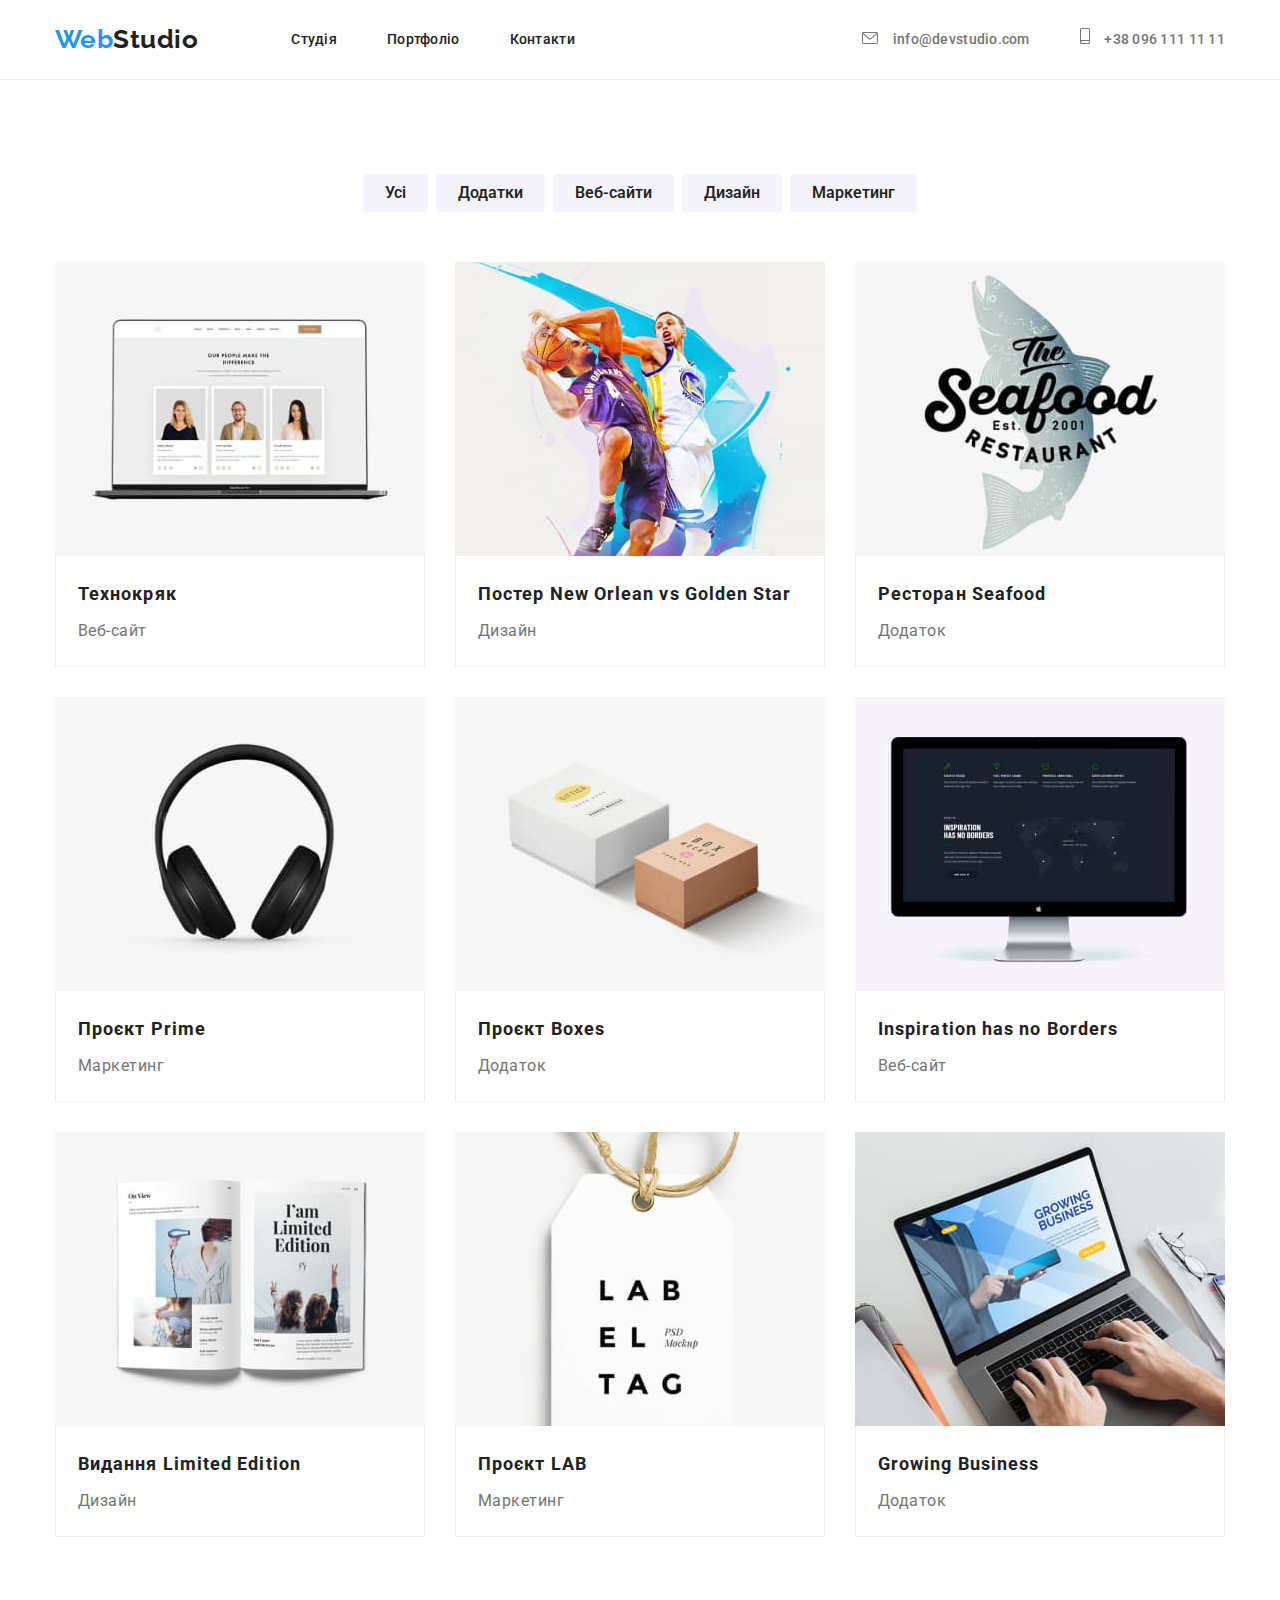
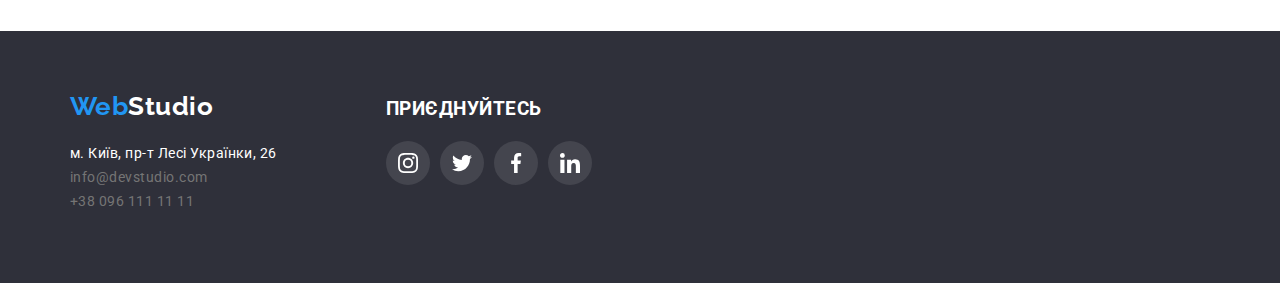
==== portfolio.html @ 675f95ec "add" ====
<!DOCTYPE html>
<html lang="uk">
  <head>
    <meta charset="UTF-8" />
    <meta http-equiv="X-UA-Compatible" content="IE=edge" />
    <meta name="viewport" content="width=device-width, initial-scale=1.0" />
    <title>WebStudio</title>
    <!--fonts-->
    <link rel="preconnect" href="https://fonts.googleapis.com" />
    <link rel="preconnect" href="https://fonts.gstatic.com" crossorigin />
    <link
      href="https://fonts.googleapis.com/css2?family=Raleway:wght@700&family=Roboto:wght@400;500;700;900&display=swap"
      rel="stylesheet"
    />
    <!--MODERN-NORMALIZE-->
    <link rel="stylesheet" href="./css/modern-normalize.css" />
    <!--Style-->
    <link rel="stylesheet" href="./css/styles.css" />
  </head>
  <body>
    <header class="headr">
      <div class="conteiner hdr-cont">
        <a href="./portfolio.html" class="title hdr-title"
          ><span lang="en"><span class="logo">Web</span>Studio</span></a
        >
        <nav class="hdr-nav">
          <ul class="hdr-list">
            <li class="item"><a href="./index.html" class="text_line hdr-nav-link">Студія</a></li>
            <li class="item"
              ><a href="./portfolio.html" class="text_line hdr-nav-link">Портфоліо</a></li
            >
            <li class="item"><a href="" class="text_line hdr-nav-link">Контакти</a></li>
          </ul>
        </nav>
        <ul class="listcont hdr-listcont">
          <li 
            >  <svg class="headr-icon" width="16" height="12">
              <use href="./images/icons.svg#envelope"></use></svg>
            <a href="mailto:info@devstudio.com" class="item_cont hdr-contcs"
              >info@devstudio.com</a
            ></li
          >
          <li
            ><svg class="headr-icon" width="10" height="16">
              <use href="./images/icons.svg#smartphone"></use></svg>
            <a href="tel:+380961111111" class="item_cont_tel hdr-contcs">+38 096 111 11 11</a></li
          >
        </ul>
      </div>
    </header>
    <main>
      <!--filters-->
      <section class="sections">
        <div class="conteiner">
          <h1 class="visually-hidden">Усі фільтри</h1>
          <ul class="cont-port-list">
            <li><button type="button" class="buttons">Усі</button></li>
            <li><button type="button" class="buttons">Додатки</button></li>
            <li><button type="button" class="buttons">Веб-сайти</button></li>
            <li><button type="button" class="buttons">Дизайн</button></li>
            <li><button type="button" class="buttons">Маркетинг</button></li>
          </ul>
          <!--projects-->

          <ul class="proj-list">
            <li class="proj-item">
              <img
                class="images"
                src="./images/imgs.jpg"
                alt="Зображення сайту на ноутбуці"
                width="370"
                height="294"
              />
              <div class="proj-img">
                <h2 class="project">Технокряк</h2>
                <p class="uppertitle">Веб-сайт</p></div
              >
            </li>
            <li class="proj-item">
              <img
                class="images"
                src="./images/img1.jpg"
                alt="Баскетболісти"
                width="370"
                height="294"
              /><div class="proj-img">
                <h2 class="project">Постер New Orlean vs Golden Star</h2>
                <p class="uppertitle">Дизайн</p></div
              >
            </li>
            <li class="proj-item">
              <img
                class="images"
                src="./images/img2.jpg"
                alt="Логотип ресторану"
                width="370"
                height="294"
              /><div class="proj-img">
                <h2 class="project">Ресторан Seafood</h2>
                <p class="uppertitle">Додаток</p></div
              >
            </li>
            <li class="proj-item">
              <img class="images" src="./images/img3.jpg" alt="Наушники" width="370" height="294" />
              <div class="proj-img">
                <h2 class="project">Проєкт Prime</h2>
                <p class="uppertitle">Маркетинг</p></div
              >
            </li>
            <li class="proj-item">
              <img class="images" src="./images/img4.jpg" alt="Коробки" width="370" height="294" />
              <div class="proj-img">
                <h2 class="project">Проєкт Boxes</h2>
                <p class="uppertitle">Додаток</p></div
              >
            </li>
            <li class="proj-item">
              <img
                class="images"
                src="./images/img5.jpg"
                alt="Веб-сайт на моніторі"
                width="370"
                height="294"
              /><div class="proj-img">
                <h2 class="project">Inspiration has no Borders</h2>
                <p class="uppertitle">Веб-сайт</p></div
              >
            </li>
            <li class="proj-item">
              <img
                class="images"
                src="./images/img6.jpg"
                alt="Розгорнута книга"
                width="370"
                height="294"
              /><div class="proj-img">
                <h2 class="project">Видання Limited Edition</h2>
                <p class="uppertitle">Дизайн</p></div
              >
            </li>
            <li class="proj-item">
              <img
                class="images"
                src="./images/img7.jpg"
                alt="Брелок з написом"
                width="370"
                height="294"
              /><div class="proj-img">
                <h2 class="project">Проєкт LAB</h2>
                <p class="uppertitle">Маркетинг</p></div
              >
            </li>
            <li class="proj-item">
              <img
                class="images"
                src="./images/img8.jpg"
                alt="Робота за ноутбуком"
                width="370"
                height="294"
              /><div class="proj-img">
                <h2 class="project">Growing Business</h2>
                <p class="uppertitle">Додаток</p></div
              >
            </li>
          </ul>
        </div>
      </section>
    </main>
    <footer class="foot">
      <div class="conteiner cont-foot">
      <div class="conteiner foot-cont">
        <a href="./portfolio.html" class="title-foot-port"
          ><span lang="en"><span class="logof">Web</span>Studio</span></a
        >
        <address class="foot-adress">
          <ul>
            <li class="item-foot"
              ><a
                class="link_foot"
                href="https://goo.gl/maps/Am5QFGTBEeLttjaw7"
                target="_blank"
                rel="noopener noreferrer nofollow"
                >м. Київ, пр-т Лесі Українки, 26</a
              ></li
            >
            <li class="item-foot"
              ><a class="list_cont" href="mailto:info@devstudio.com"
                ><span lang="en">info@devstudio.com</span></a
              ></li
            >
            <li><a class="list_cont" href="tel:+380961111111">+38 096 111 11 11</a></li>
          </ul>
        </address>
      </div>
      <div class="social">
        <h3 class="socials-title">Приєднуйтесь</h3>
        <ul class="socials-list">
          <li class="soc-item"><a class="soc-link-foot" href widht="44" height="44"><svg class="soc-icon" width="20" height="20">
            <use href="./images/icons.svg#instagram"></use>
          </svg></a></li>
          <li class="soc-item"><a class="soc-link-foot" href widht="44" height="44"><svg class="soc-icon" width="20" height="20">
            <use href="./images/icons.svg#twitter"></use>
          </svg></a></li>
          <li class="soc-item"><a class="soc-link-foot" href widht="44" height="44"><svg class="soc-icon" width="20" height="20">
            <use href="./images/icons.svg#facebook"></use>
          </svg></a></li>
          <li class="soc-item"><a class="soc-link-foot" href widht="44" height="44"><svg class="soc-icon" width="20" height="20">
            <use href="./images/icons.svg#linkedin"></use>
          </svg></a></li>
        </ul>
      </div>
    </div>
    </footer>
  </body>
</html>
---- css/styles.css ----
:root {
  /*Fonts */
  --main-font: Roboto Regular, Raleway, sans-serif;
  /* Text colors*/
  --txt-color: #212121;
  --seconds-text: #757575;

  /* Background-color*/
  --button-color: #2196f3;
  --backgfoot-color: #2f303a;
  --backgsection-color: #f5f5f5;
  --section-color: #f5f4fa;
  --header-color: #ffffff;
  /* Others*/
  --focus-color: #188ce8;
  --border-color: #ececec;
  --bords-colors: #eeeeee;
  --icon-color: #afb1b8;
}

body {
  font-family: 'Roboto', 'Raleway', sans-serif;
  background-color: var(--header-color);
  letter-spacing: 0.03em;
}
/* Reset*/
h1,
h2,
h3,
h4,
h5,
h6,
p,
ul {
  margin: 0;
  padding: 0;
}
img {
  display: block;
  max-width: 100%;
  height: auto;
}

li {
  list-style: none;
  margin: 0;
  padding: 0;
}
.sections {
  padding-top: 94px;
  padding-bottom: 94px;
}
.conteiner {
  width: 1200px;
  padding-left: 15px;
  padding-right: 15px;
  margin-left: auto;
  margin-right: auto;
}

/*   HEADER     */
.headr {
  background-color: var(--header-color);
  border-bottom: 1px solid var(--border-color);
}
.hdr-cont {
  display: flex;
  align-items: center;
}

.hdr-nav {
  margin-right: auto;
}
.hdr-list {
  display: flex;
  gap: 50px;
}
.hdr-listcont {
  display: flex;
  gap: 50px;
}

.hdr-nav-link,
.hdr-contcs {
  display: inline-block;
  padding-top: 32px;
  padding-bottom: 32px;
}
.title {
  margin-right: 93px;
  font-family: 'Raleway', sans-serif;
  font-style: normal;
  font-weight: 700;
  font-size: 26px;
  line-height: 1.2;
  text-decoration: none;
  color: var(--txt-color);
}
.logo {
  color: var(--button-color);
}

.text_line {
  text-decoration: none;
  color: var(--txt-color);
  font-weight: 500;
  font-size: 14px;
  line-height: 1.1;
  letter-spacing: 0.02em;
}
.text_line:hover,
.text_line:focus,
.text_line:active {
  color: var(--button-color);
  border-radius: 4px;
}

.item_cont {
  font-style: normal;
  font-weight: 500;
  font-size: 14px;
  line-height: 1.1;
  letter-spacing: 0.02em;
  color: var(--seconds-text);
  text-decoration: none;
}
.item_cont:hover,
.item_cont:focus {
  color: var(--button-color);
}
.item_cont_tel {
  font-style: normal;
  font-weight: 500;
  font-size: 14px;
  line-height: 1.1;
  letter-spacing: 0.02em;
  text-decoration: none;
  color: var(--seconds-text);
}
.item_cont_tel:hover,
.item_cont_tel:focus {
  color: var(--button-color);
}
.headr-icon {
  display: inline-flex;
  fill: var(--seconds-text);
  margin-right: 10px;
  justify-items: center;
  align-items: center;
  text-decoration: none;
  font-weight: 500;
  line-height: 1.14;
  letter-spacing: 0.02em;
}
.headr-icon:hover,
.headr-icon:focus {
  fill: var(--focus-color);
}
/*SECTION-1*/
.sect {
  background-color: var(--backgfoot-color);
  padding-top: 200px;
  padding-bottom: 200px;
  background: linear-gradient(rgba(47, 48, 58, 0.4), rgba(47, 48, 58, 0.4)),
    url(../images/img-backg.jpg);
}
.subject {
  height: 120px;
  width: 696px;
  margin: auto;
  margin-bottom: 20px;
  font-weight: 900;
  font-size: 44px;
  line-height: 1.4;
  color: var(--header-color);
  text-align: center;
  letter-spacing: 0.06em;
  text-transform: uppercase;
}
.btn {
  font-family: 'Roboto', sans-serif;
  font-weight: 700;
  font-size: 16px;
  line-height: 1.8;
  letter-spacing: 0.06em;
  width: 216px;
  height: 50px;
  display: block;
  margin: auto;
  background-color: var(--button-color);
  color: var(--header-color);
  border: var(--button-color);
  border-radius: 4px;
  cursor: pointer;
}
.btn:hover,
.btn:focus {
  box-shadow: 0px 4px 4px rgba(0, 0, 0, 0.15);
  background-color: var(--focus-color);
  border-radius: 4px;
}

/*detail*/

.det-list {
  display: flex;
  margin: 0;
  gap: 30px;
}
.visually-hidden {
  position: absolute;
  white-space: nowrap;
  width: 1px;
  height: 1px;
  overflow: hidden;
  border: 0;
  padding: 0;
  clip: rect(0 0 0 0);
  clip-path: inset(50%);
  margin: -1px;
}
.items-icon {
  display: flex;
  gap: 30px;
  margin-bottom: 30px;
  background-color: var(--section-color);
  justify-content: center;
}
.bg-icon {
  display: flex;
  align-content: center;
  justify-content: center;
  height: 120px;
  border: transparent;
  border-radius: 4px;
  background-color: var(--section-color);
  margin-bottom: 30px;
}

.subtitle {
  margin-bottom: 10px;
  font-weight: 700;
  font-size: 14px;
  line-height: 1.1;
  letter-spacing: 0.03em;
  text-transform: uppercase;
  color: var(--txt-color);
}
.text {
  font-size: 14px;
  line-height: 1.7;
  letter-spacing: 0.03em;
  color: var(--seconds-text);
}

/*we do*/
.sections_one {
  padding-bottom: 94px;
}
.list-img {
  display: flex;
  gap: 30px;
}
.heading {
  font-weight: 700;
  font-size: 36px;
  line-height: 1.2;
  text-align: center;
  margin-bottom: 50px;
  letter-spacing: 0.03em;
  color: var(--txt-color);
}

/*team*/
.sect_two {
  background-color: var(--section-color);
}
.heading_team {
  font-weight: 700;
  font-size: 36px;
  line-height: 1.2;
  text-align: center;
  margin-bottom: 50px;
  color: var(--txt-color);
}
.list-team {
  display: flex;
  gap: 30px;
}
.item-team {
  background-color: var(--header-color);
  box-shadow: 0px 1px 3px rgba(0, 0, 0, 0.12), 0px 1px 1px rgba(0, 0, 0, 0.14),
    0px 2px 1px rgba(0, 0, 0, 0.2);
  border-radius: 0px 0px 4px 4px;
}
.team-cont {
  padding: 30px;
}

.team-name {
  margin-bottom: 10px;
  font-weight: 500;
  font-size: 16px;
  line-height: 1.2;
  text-align: center;
  color: var(--txt-color);
  background-color: var(--header-color);
}
.team-position {
  font-size: 16px;
  line-height: 1.2;
  text-align: center;
  color: var(--seconds-text);
  background-color: var(--header-color);
}
.social-icon {
  display: flex;
  margin-top: 16px;
}
.social-link {
  display: flex;
  align-items: center;
  justify-content: center;
  width: 44px;
  height: 44px;
  border-radius: 50%;
  gap: 10px;
  fill: var(--icon-color);
}

.social-link:hover,
.social-link:focus {
  fill: var(--header-color);
  background-color: var(--focus-color);
}

/*Clients*/
.section-clients {
  justify-content: center;
}

.clients-title {
  font-weight: 700;
  font-size: 36px;
  line-height: calc(42 / 36);
  letter-spacing: 0.03em;
  color: var(--txt-color);
  text-align: center;
  padding: 0;
  margin: 0;
  margin-bottom: 50px;
}

.client-list {
  display: flex;
  gap: 30px;
  margin-left: auto;
  margin-right: auto;
  margin-bottom: 94px;
}

.clients-links {
  display: flex;
  align-items: center;
  justify-content: center;
  fill: var(--icon-color);
  width: 170px;
  height: 92px;
  border: 1px solid var(--icon-color);
  border-radius: 4px;
}

.clients-links:hover,
.clients-links:focus {
  fill: var(--focus-color);
  border: 1px solid var(--focus-color);
}

/*foot*/

.cont {
  display: flex;
}

footer {
  padding-top: 60px;
  padding-bottom: 60px;
}
.foot {
  background-color: var(--backgfoot-color);
}

.cont-foot {
  display: flex;
  align-items: baseline;
}

.foot-adress {
  margin-top: 20px;
  height: 81px;
  width: 231px;
}
.title-foot {
  font-family: 'Raleway';
  font-style: normal;
  font-weight: 700;
  font-size: 26px;

  line-height: 1.2;

  text-decoration: none;
  color: var(--header-color);
}
.logof {
  color: var(--button-color);
}

.link_foot {
  font-style: normal;
  font-size: 14px;
  line-height: 1.7;
  text-decoration: none;
  padding-top: 20px;
  color: var(--header-color);
}
.list_cont {
  font-style: normal;
  font-size: 14px;
  line-height: 1.7;
  text-decoration: none;
  color: var(--seconds-text);
}
.list_cont:hover,
.list_cont:focus {
  color: var(--button-color);
}
.item-foot:not(:nth-last-child) {
  margin-bottom: 9px;
}
.social{
  margin-left: 70px;
}

.socials-title {
  color: var(--header-color);
  text-transform: uppercase;
  margin: 0;
  margin-bottom: 20px;
}

.socials-list {
  display: flex;
  align-items: center;
  justify-content: center;
  margin-right: 878px;
  gap: 10px;
}
.soc-item {
  margin: 0;
}

.soc-link-foot {
  display: flex;
  align-items: center;
  justify-content: center;
  width: 44px;
  height: 44px;
  background-color: rgba(255, 255, 255, 0.1);
  border-radius: 50%;
  fill: var(--header-color);
}

.soc-link-foot:hover,
.soc-link-foot:focus {
  background-color: var(--focus-color);
}

/*      PORTOFOLIO        */
.cont-btn {
  width: 1170px;
}
.cont-port-list {
  display: flex;
  gap: 8px;
  justify-content: center;
  margin-bottom: 50px;
}
.buttons {
  font-weight: 550;
  padding-top: 6px;
  padding-bottom: 6px;
  padding-left: 22px;
  padding-right: 22px;
  font-size: 16px;
  line-height: 1.6;
  border: var(--section-color);
  border-radius: 4px;
  background-color: var(--section-color);
  color: var(--txt-color);
  cursor: pointer;
}

.buttons:hover,
.buttons:focus,
.buttons:active {
  box-shadow: 0px 3px 1px rgba(0, 0, 0, 0.1), 0px 1px 2px rgba(0, 0, 0, 0.08),
    0px 2px 2px rgba(0, 0, 0, 0.12);
  border-radius: 4px;
  background-color: var(--button-color);
  border: var(--button-color);
  color: var(--header-color);
}

.proj-list {
  display: flex;
  flex-wrap: wrap;
  gap: 30px;
}
.proj-img {
  padding-left: 22px;
  padding-right: 22px;
  padding-top: 20px;
  padding-bottom: 20px;
  border-left: 1px solid var(--bords-colors);
  border-bottom: 1px solid var(--bords-colors);
  border-right: 1px solid var(--bords-colors);
}
.project {
  margin-bottom: 4px;
  font-weight: 700;
  font-size: 18px;
  line-height: 36px;
  letter-spacing: 0.06em;
  color: var(--txt-color);
}

.uppertitle {
  font-size: 16px;
  line-height: 30px;

  color: var(--seconds-text);
}

/* footer*/
.title-foot-port {
  font-family: 'Raleway';
  font-style: normal;
  font-weight: 700;
  font-size: 26px;
  line-height: 31px;

  text-decoration: none;
  color: var(--header-color);
}
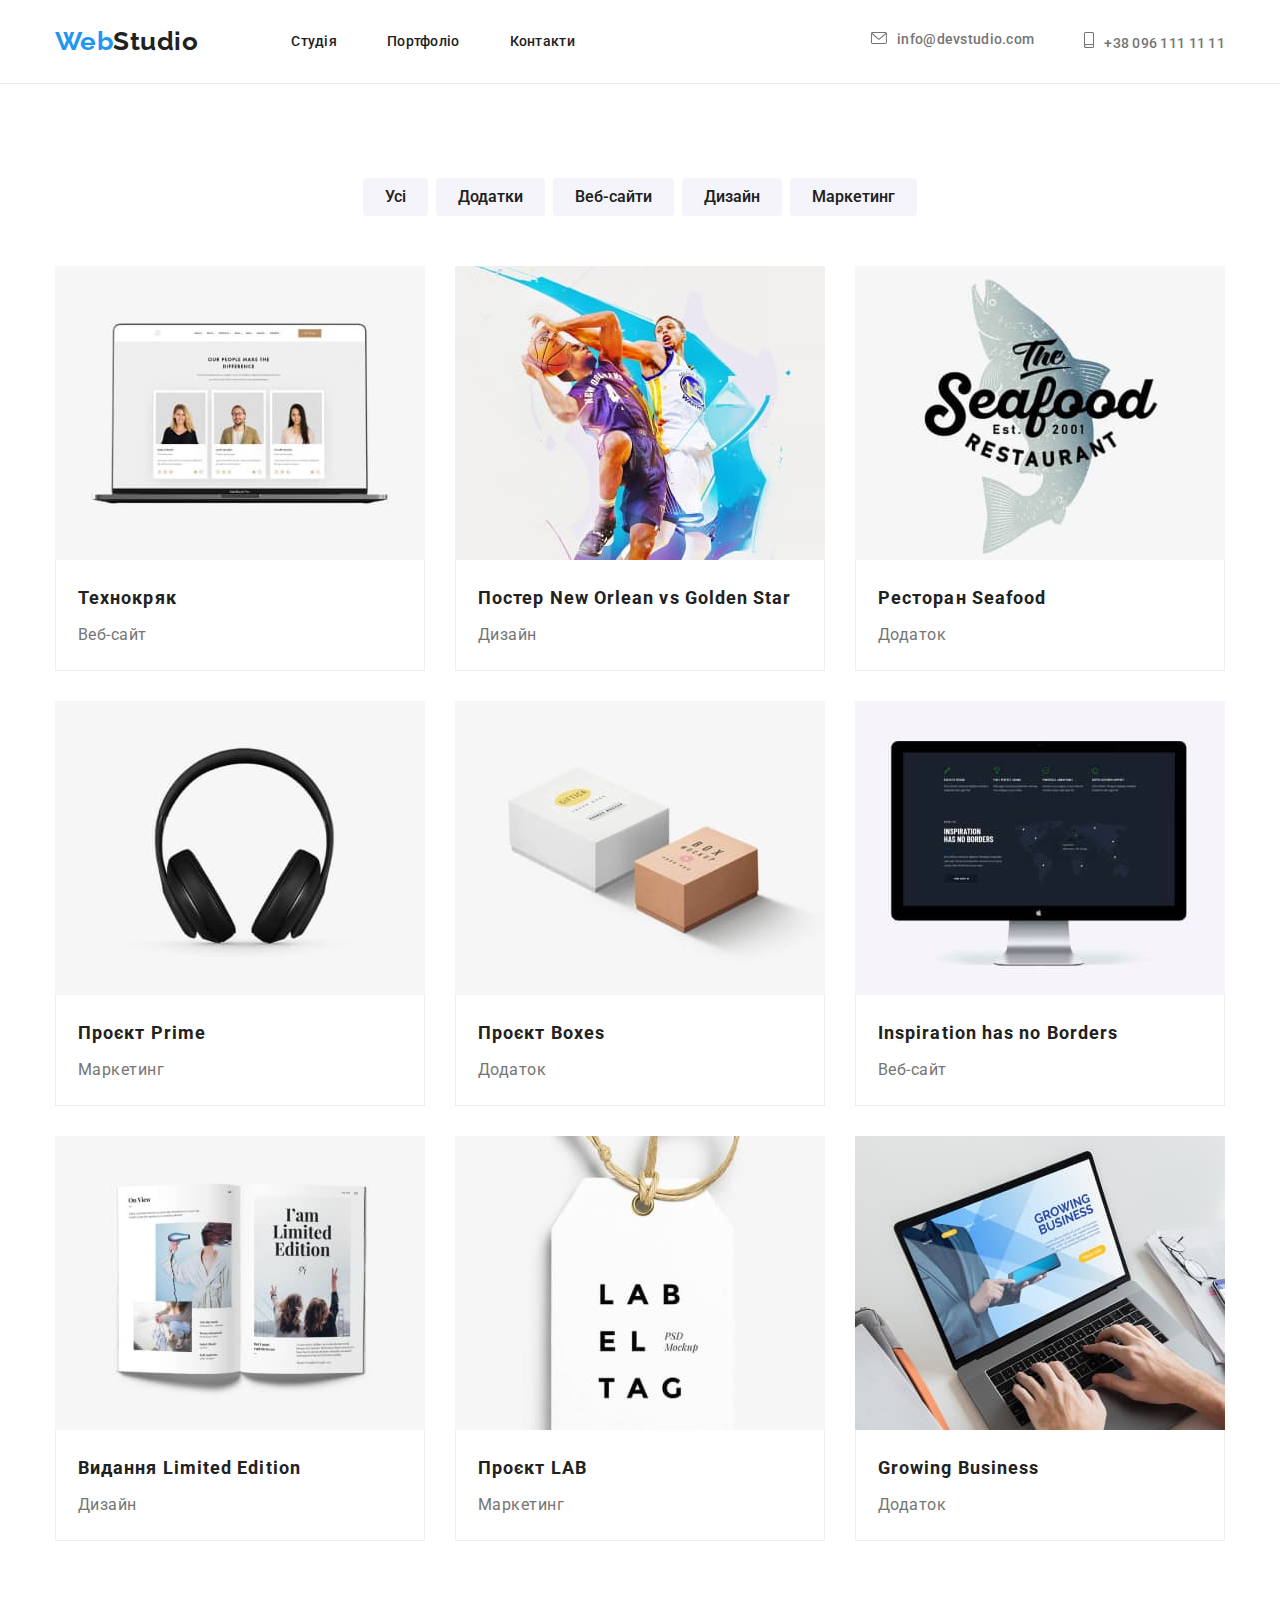
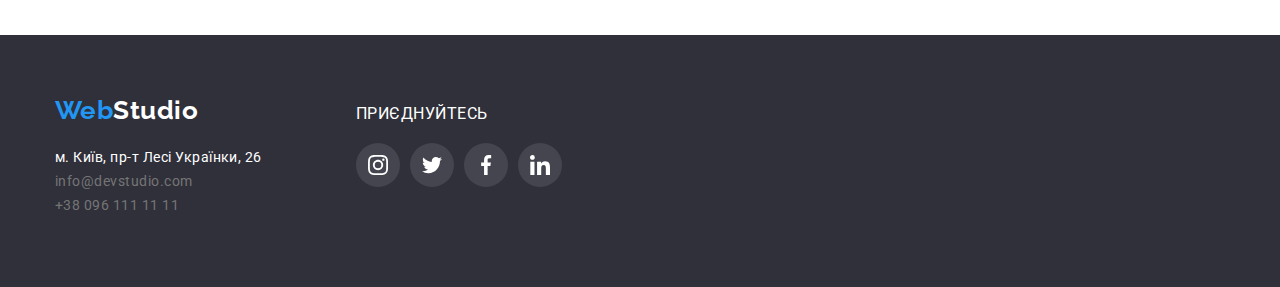
==== commit b71da1fd: "Add files via upload" ====
--- a/portfolio.html
+++ b/portfolio.html
@@ -1,215 +1,215 @@
-<!DOCTYPE html>
-<html lang="uk">
-  <head>
-    <meta charset="UTF-8" />
-    <meta http-equiv="X-UA-Compatible" content="IE=edge" />
-    <meta name="viewport" content="width=device-width, initial-scale=1.0" />
-    <title>WebStudio</title>
-    <!--fonts-->
-    <link rel="preconnect" href="https://fonts.googleapis.com" />
-    <link rel="preconnect" href="https://fonts.gstatic.com" crossorigin />
-    <link
-      href="https://fonts.googleapis.com/css2?family=Raleway:wght@700&family=Roboto:wght@400;500;700;900&display=swap"
-      rel="stylesheet"
-    />
-    <!--MODERN-NORMALIZE-->
-    <link rel="stylesheet" href="./css/modern-normalize.css" />
-    <!--Style-->
-    <link rel="stylesheet" href="./css/styles.css" />
-  </head>
-  <body>
-    <header class="headr">
-      <div class="conteiner hdr-cont">
-        <a href="./portfolio.html" class="title hdr-title"
-          ><span lang="en"><span class="logo">Web</span>Studio</span></a
-        >
-        <nav class="hdr-nav">
-          <ul class="hdr-list">
-            <li class="item"><a href="./index.html" class="text_line hdr-nav-link">Студія</a></li>
-            <li class="item"
-              ><a href="./portfolio.html" class="text_line hdr-nav-link">Портфоліо</a></li
-            >
-            <li class="item"><a href="" class="text_line hdr-nav-link">Контакти</a></li>
-          </ul>
-        </nav>
-        <ul class="listcont hdr-listcont">
-          <li 
-            >  <svg class="headr-icon" width="16" height="12">
-              <use href="./images/icons.svg#envelope"></use></svg>
-            <a href="mailto:info@devstudio.com" class="item_cont hdr-contcs"
-              >info@devstudio.com</a
-            ></li
-          >
-          <li
-            ><svg class="headr-icon" width="10" height="16">
-              <use href="./images/icons.svg#smartphone"></use></svg>
-            <a href="tel:+380961111111" class="item_cont_tel hdr-contcs">+38 096 111 11 11</a></li
-          >
-        </ul>
-      </div>
-    </header>
-    <main>
-      <!--filters-->
-      <section class="sections">
-        <div class="conteiner">
-          <h1 class="visually-hidden">Усі фільтри</h1>
-          <ul class="cont-port-list">
-            <li><button type="button" class="buttons">Усі</button></li>
-            <li><button type="button" class="buttons">Додатки</button></li>
-            <li><button type="button" class="buttons">Веб-сайти</button></li>
-            <li><button type="button" class="buttons">Дизайн</button></li>
-            <li><button type="button" class="buttons">Маркетинг</button></li>
-          </ul>
-          <!--projects-->
-
-          <ul class="proj-list">
-            <li class="proj-item">
-              <img
-                class="images"
-                src="./images/imgs.jpg"
-                alt="Зображення сайту на ноутбуці"
-                width="370"
-                height="294"
-              />
-              <div class="proj-img">
-                <h2 class="project">Технокряк</h2>
-                <p class="uppertitle">Веб-сайт</p></div
-              >
-            </li>
-            <li class="proj-item">
-              <img
-                class="images"
-                src="./images/img1.jpg"
-                alt="Баскетболісти"
-                width="370"
-                height="294"
-              /><div class="proj-img">
-                <h2 class="project">Постер New Orlean vs Golden Star</h2>
-                <p class="uppertitle">Дизайн</p></div
-              >
-            </li>
-            <li class="proj-item">
-              <img
-                class="images"
-                src="./images/img2.jpg"
-                alt="Логотип ресторану"
-                width="370"
-                height="294"
-              /><div class="proj-img">
-                <h2 class="project">Ресторан Seafood</h2>
-                <p class="uppertitle">Додаток</p></div
-              >
-            </li>
-            <li class="proj-item">
-              <img class="images" src="./images/img3.jpg" alt="Наушники" width="370" height="294" />
-              <div class="proj-img">
-                <h2 class="project">Проєкт Prime</h2>
-                <p class="uppertitle">Маркетинг</p></div
-              >
-            </li>
-            <li class="proj-item">
-              <img class="images" src="./images/img4.jpg" alt="Коробки" width="370" height="294" />
-              <div class="proj-img">
-                <h2 class="project">Проєкт Boxes</h2>
-                <p class="uppertitle">Додаток</p></div
-              >
-            </li>
-            <li class="proj-item">
-              <img
-                class="images"
-                src="./images/img5.jpg"
-                alt="Веб-сайт на моніторі"
-                width="370"
-                height="294"
-              /><div class="proj-img">
-                <h2 class="project">Inspiration has no Borders</h2>
-                <p class="uppertitle">Веб-сайт</p></div
-              >
-            </li>
-            <li class="proj-item">
-              <img
-                class="images"
-                src="./images/img6.jpg"
-                alt="Розгорнута книга"
-                width="370"
-                height="294"
-              /><div class="proj-img">
-                <h2 class="project">Видання Limited Edition</h2>
-                <p class="uppertitle">Дизайн</p></div
-              >
-            </li>
-            <li class="proj-item">
-              <img
-                class="images"
-                src="./images/img7.jpg"
-                alt="Брелок з написом"
-                width="370"
-                height="294"
-              /><div class="proj-img">
-                <h2 class="project">Проєкт LAB</h2>
-                <p class="uppertitle">Маркетинг</p></div
-              >
-            </li>
-            <li class="proj-item">
-              <img
-                class="images"
-                src="./images/img8.jpg"
-                alt="Робота за ноутбуком"
-                width="370"
-                height="294"
-              /><div class="proj-img">
-                <h2 class="project">Growing Business</h2>
-                <p class="uppertitle">Додаток</p></div
-              >
-            </li>
-          </ul>
-        </div>
-      </section>
-    </main>
-    <footer class="foot">
-      <div class="conteiner cont-foot">
-      <div class="conteiner foot-cont">
-        <a href="./portfolio.html" class="title-foot-port"
-          ><span lang="en"><span class="logof">Web</span>Studio</span></a
-        >
-        <address class="foot-adress">
-          <ul>
-            <li class="item-foot"
-              ><a
-                class="link_foot"
-                href="https://goo.gl/maps/Am5QFGTBEeLttjaw7"
-                target="_blank"
-                rel="noopener noreferrer nofollow"
-                >м. Київ, пр-т Лесі Українки, 26</a
-              ></li
-            >
-            <li class="item-foot"
-              ><a class="list_cont" href="mailto:info@devstudio.com"
-                ><span lang="en">info@devstudio.com</span></a
-              ></li
-            >
-            <li><a class="list_cont" href="tel:+380961111111">+38 096 111 11 11</a></li>
-          </ul>
-        </address>
-      </div>
-      <div class="social">
-        <h3 class="socials-title">Приєднуйтесь</h3>
-        <ul class="socials-list">
-          <li class="soc-item"><a class="soc-link-foot" href widht="44" height="44"><svg class="soc-icon" width="20" height="20">
-            <use href="./images/icons.svg#instagram"></use>
-          </svg></a></li>
-          <li class="soc-item"><a class="soc-link-foot" href widht="44" height="44"><svg class="soc-icon" width="20" height="20">
-            <use href="./images/icons.svg#twitter"></use>
-          </svg></a></li>
-          <li class="soc-item"><a class="soc-link-foot" href widht="44" height="44"><svg class="soc-icon" width="20" height="20">
-            <use href="./images/icons.svg#facebook"></use>
-          </svg></a></li>
-          <li class="soc-item"><a class="soc-link-foot" href widht="44" height="44"><svg class="soc-icon" width="20" height="20">
-            <use href="./images/icons.svg#linkedin"></use>
-          </svg></a></li>
-        </ul>
-      </div>
-    </div>
-    </footer>
-  </body>
-</html>
+<!DOCTYPE html>
+<html lang="uk">
+  <head>
+    <meta charset="UTF-8" />
+    <meta http-equiv="X-UA-Compatible" content="IE=edge" />
+    <meta name="viewport" content="width=device-width, initial-scale=1.0" />
+    <title>WebStudio</title>
+    <!--fonts-->
+    <link rel="preconnect" href="https://fonts.googleapis.com" />
+    <link rel="preconnect" href="https://fonts.gstatic.com" crossorigin />
+    <link
+      href="https://fonts.googleapis.com/css2?family=Raleway:wght@700&family=Roboto:wght@400;500;700;900&display=swap"
+      rel="stylesheet"
+    />
+    <!--MODERN-NORMALIZE-->
+    <link rel="stylesheet" href="./css/modern-normalize.css" />
+    <!--Style-->
+    <link rel="stylesheet" href="./css/styles.css" />
+  </head>
+  <body>
+    <header class="headr">
+      <div class="conteiner hdr-cont">
+        <a href="./portfolio.html" class="title hdr-title"
+          ><span lang="en"><span class="logo">Web</span>Studio</span></a
+        >
+        <nav class="hdr-nav">
+          <ul class="hdr-list">
+            <li class="item"><a href="./index.html" class="text_line hdr-nav-link">Студія</a></li>
+            <li class="item"
+              ><a href="./portfolio.html" class="text_line current hdr-nav-link">Портфоліо</a></li
+            >
+            <li class="item"><a href="" class="text_line hdr-nav-link">Контакти</a></li>
+          </ul>
+        </nav>
+        <ul class="listcont hdr-listcont">
+          <li 
+            > 
+            <a href="mailto:info@devstudio.com" class="item_cont hdr-contcs"
+              > <svg class="headr-icon" width="16" height="12">
+                <use href="./images/icons.svg#envelope"></use></svg>info@devstudio.com</a
+            ></li
+          >
+          <li
+            >
+            <a href="tel:+380961111111" class="item_cont_tel hdr-contcs"><svg class="headr-icon" width="10" height="16">
+              <use href="./images/icons.svg#smartphone"></use></svg>+38 096 111 11 11</a></li
+          >
+        </ul>
+      </div>
+    </header>
+    <main>
+      <!--filters-->
+      <section class="sections">
+        <div class="conteiner">
+          <h1 class="visually-hidden">Усі фільтри</h1>
+          <ul class="cont-port-list">
+            <li><button type="button" class="buttons">Усі</button></li>
+            <li><button type="button" class="buttons">Додатки</button></li>
+            <li><button type="button" class="buttons">Веб-сайти</button></li>
+            <li><button type="button" class="buttons">Дизайн</button></li>
+            <li><button type="button" class="buttons">Маркетинг</button></li>
+          </ul>
+          <!--projects-->
+
+          <ul class="proj-list">
+            <li class="proj-item">
+              <img
+                class="images"
+                src="./images/imgs.jpg"
+                alt="Зображення сайту на ноутбуці"
+                width="370"
+                height="294"
+              />
+              <div class="proj-img">
+                <h2 class="project">Технокряк</h2>
+                <p class="uppertitle">Веб-сайт</p></div
+              >
+            </li>
+            <li class="proj-item">
+              <img
+                class="images"
+                src="./images/img1.jpg"
+                alt="Баскетболісти"
+                width="370"
+                height="294"
+              /><div class="proj-img">
+                <h2 class="project">Постер New Orlean vs Golden Star</h2>
+                <p class="uppertitle">Дизайн</p></div
+              >
+            </li>
+            <li class="proj-item">
+              <img
+                class="images"
+                src="./images/img2.jpg"
+                alt="Логотип ресторану"
+                width="370"
+                height="294"
+              /><div class="proj-img">
+                <h2 class="project">Ресторан Seafood</h2>
+                <p class="uppertitle">Додаток</p></div
+              >
+            </li>
+            <li class="proj-item">
+              <img class="images" src="./images/img3.jpg" alt="Наушники" width="370" height="294" />
+              <div class="proj-img">
+                <h2 class="project">Проєкт Prime</h2>
+                <p class="uppertitle">Маркетинг</p></div
+              >
+            </li>
+            <li class="proj-item">
+              <img class="images" src="./images/img4.jpg" alt="Коробки" width="370" height="294" />
+              <div class="proj-img">
+                <h2 class="project">Проєкт Boxes</h2>
+                <p class="uppertitle">Додаток</p></div
+              >
+            </li>
+            <li class="proj-item">
+              <img
+                class="images"
+                src="./images/img5.jpg"
+                alt="Веб-сайт на моніторі"
+                width="370"
+                height="294"
+              /><div class="proj-img">
+                <h2 class="project">Inspiration has no Borders</h2>
+                <p class="uppertitle">Веб-сайт</p></div
+              >
+            </li>
+            <li class="proj-item">
+              <img
+                class="images"
+                src="./images/img6.jpg"
+                alt="Розгорнута книга"
+                width="370"
+                height="294"
+              /><div class="proj-img">
+                <h2 class="project">Видання Limited Edition</h2>
+                <p class="uppertitle">Дизайн</p></div
+              >
+            </li>
+            <li class="proj-item">
+              <img
+                class="images"
+                src="./images/img7.jpg"
+                alt="Брелок з написом"
+                width="370"
+                height="294"
+              /><div class="proj-img">
+                <h2 class="project">Проєкт LAB</h2>
+                <p class="uppertitle">Маркетинг</p></div
+              >
+            </li>
+            <li class="proj-item">
+              <img
+                class="images"
+                src="./images/img8.jpg"
+                alt="Робота за ноутбуком"
+                width="370"
+                height="294"
+              /><div class="proj-img">
+                <h2 class="project">Growing Business</h2>
+                <p class="uppertitle">Додаток</p></div
+              >
+            </li>
+          </ul>
+        </div>
+      </section>
+    </main>
+    <footer class="foot">
+      <div class="conteiner cont-foot">
+      <div class="footer-cont">
+        <a href="./portfolio.html" class="title-foot-port"
+          ><span lang="en"><span class="logof">Web</span>Studio</span></a
+        >
+        <address class="foot-adress">
+          <ul>
+            <li class="item-foot"
+              ><a
+                class="link_foot"
+                href="https://goo.gl/maps/Am5QFGTBEeLttjaw7"
+                target="_blank"
+                rel="noopener noreferrer nofollow"
+                >м. Київ, пр-т Лесі Українки, 26</a
+              ></li
+            >
+            <li class="item-foot"
+              ><a class="list_cont" href="mailto:info@devstudio.com"
+                ><span lang="en">info@devstudio.com</span></a
+              ></li
+            >
+            <li><a class="list_cont" href="tel:+380961111111">+38 096 111 11 11</a></li>
+          </ul>
+        </address>
+      </div>
+      <div class="social">
+        <p class="socials-title">Приєднуйтесь</p>
+        <ul class="socials-list">
+          <li class="soc-item"><a class="soc-link-foot" href widht="44" height="44"><svg class="soc-icon" width="20" height="20">
+            <use href="./images/icons.svg#instagram"></use>
+          </svg></a></li>
+          <li class="soc-item"><a class="soc-link-foot" href widht="44" height="44"><svg class="soc-icon" width="20" height="20">
+            <use href="./images/icons.svg#twitter"></use>
+          </svg></a></li>
+          <li class="soc-item"><a class="soc-link-foot" href widht="44" height="44"><svg class="soc-icon" width="20" height="20">
+            <use href="./images/icons.svg#facebook"></use>
+          </svg></a></li>
+          <li class="soc-item"><a class="soc-link-foot" href widht="44" height="44"><svg class="soc-icon" width="20" height="20">
+            <use href="./images/icons.svg#linkedin"></use>
+          </svg></a></li>
+        </ul>
+      </div>
+    </div>
+    </footer>
+  </body>
+</html>
